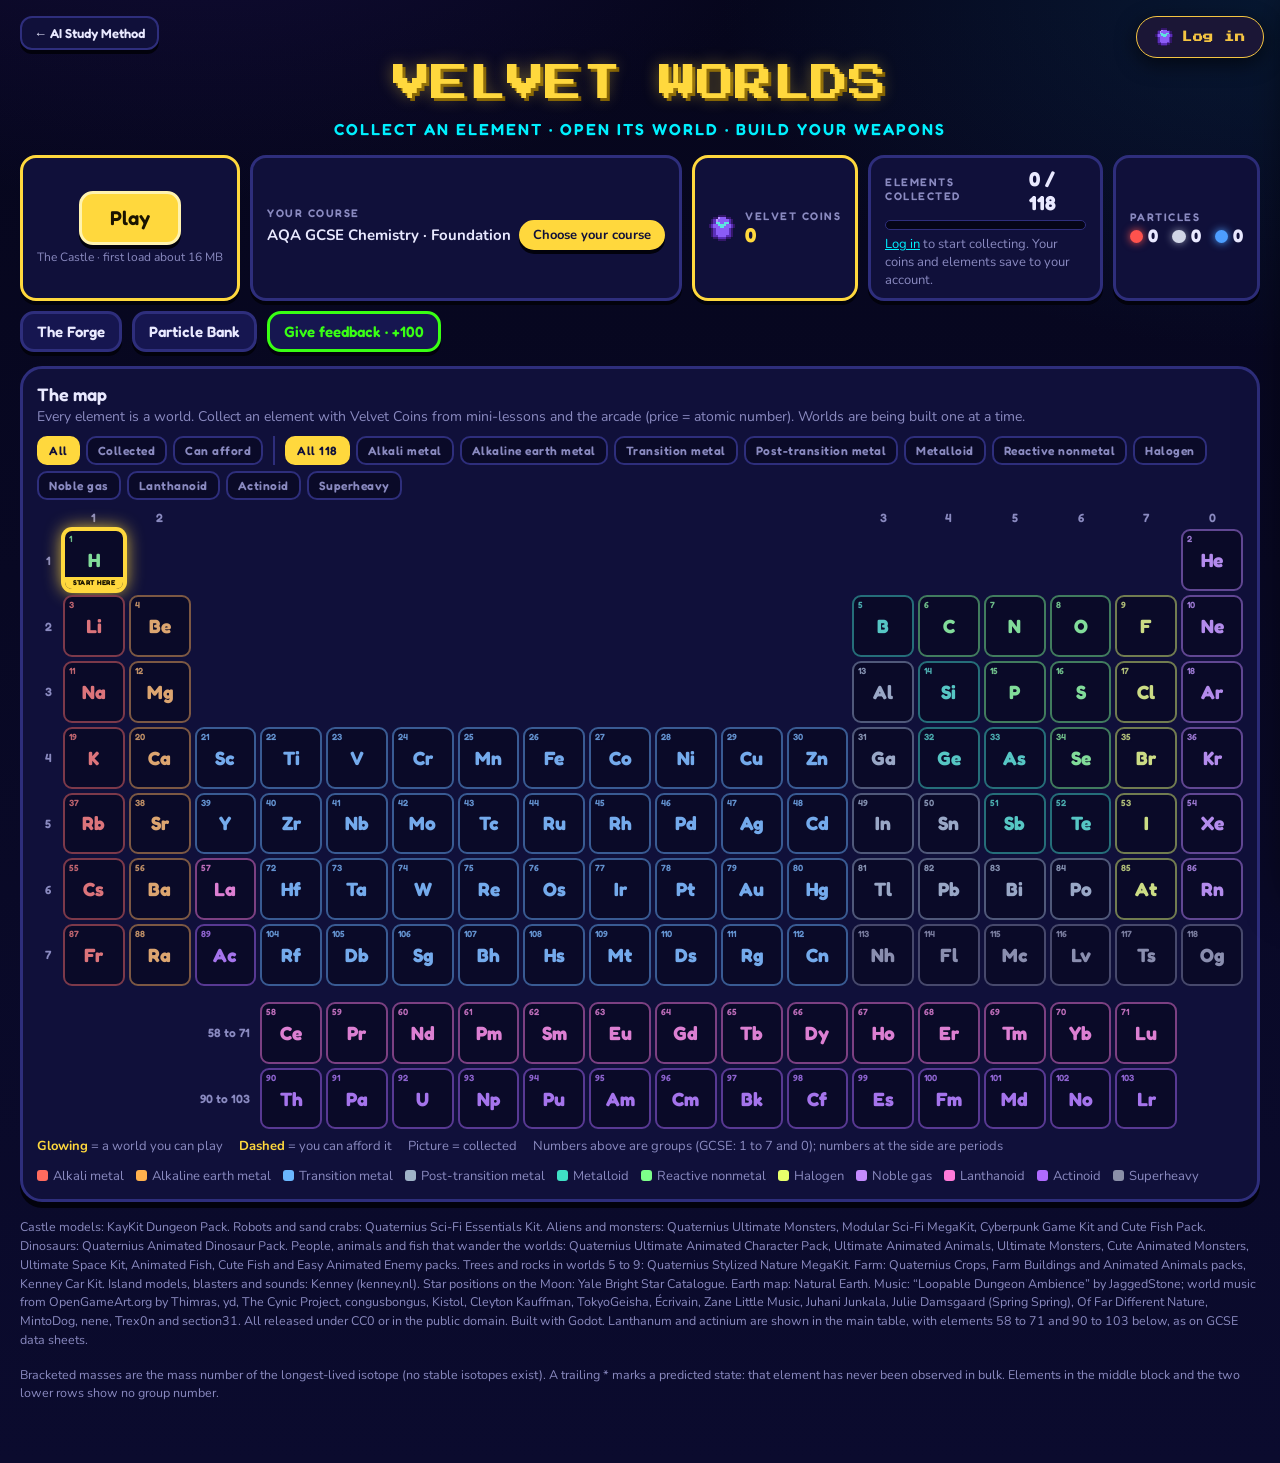
==== index.html @ 88621f5c "velvetworlds.com: first version" ====
<!DOCTYPE html>
<html lang="en-GB">
<head>
<meta charset="UTF-8">
<meta name="viewport" content="width=device-width, initial-scale=1.0">
<title>Velvet Worlds: collect elements, open worlds | AI Study Method</title>
<meta name="description" content="Collect the 118 elements with Velvet Coins from revision at AI Study Method. Each element opens a world to explore. Find protons, neutrons and electrons, build atoms and bond them into compound weapons.">
<!-- velvetworlds.com: the game's own domain (22 Nov 2026). The files under /velvet-worlds/, /classcraft/ and /fonts/ are copies
     from the AI Study Method site folder, made by tools/sync-from-site.sh. This page belongs to this folder. -->
<link rel="canonical" href="https://velvetworlds.com/">
<link rel="icon" href="/favicon.svg" type="image/svg+xml">
<link href="/fonts/lesson-fonts.css?v=20261116" rel="stylesheet">
<link rel="preconnect" href="https://fonts.googleapis.com">
<link href="https://fonts.googleapis.com/css2?family=Press+Start+2P&display=swap" rel="stylesheet">
<link href="/velvet-worlds/app.css?v=20261119c" rel="stylesheet">
<!-- Privacy-friendly analytics by Plausible -->
<script async src="https://plausible.io/js/pa-y_3K19wHddzHShFk02JEm.js"></script>
<script>
  window.plausible=window.plausible||function(){(plausible.q=plausible.q||[]).push(arguments)},plausible.init=plausible.init||function(i){plausible.o=i||{}};
  plausible.init()
</script>
</head>
<body>
<div id="vw-app"></div>
<noscript><p style="color:#e9e9ff;text-align:center;padding:40px">Velvet Worlds needs JavaScript. <a href="https://aistudymethod.com/" style="color:#00f0ff">AI Study Method</a></p></noscript>
<script>
/* Settings for the shared scripts, then the sign-in handoff, then the scripts themselves.
   A student who was signed in on aistudymethod.com arrives with "#ho=<code>" on the address. The code works once and for
   60 seconds. It is swapped at the accounts server for this domain's own sign-in before the page's scripts start, so the
   page opens signed in. The code is taken off the address at once. If the swap fails the page opens signed out. */
window.AISM_NO_SIGNUP_PROMPT = true; window.VW_MODE = "full"; window.AISM_SITE = "https://aistudymethod.com";
(function () {
  var API = String(window.AISM_ACCOUNTS_URL || "https://aism-accounts-7aktx.bunny.run").replace(/\/+$/, "");
  var V = "20261122a";
  var SCRIPTS = ["/classcraft/arcade/elements-data.js", "/classcraft/arcade/auth.js?v=" + V, "/classcraft/quizzes/share-score.js", "/velvet-worlds/app.js?v=" + V];
  function start() {
    var i = 0;
    (function next() {
      if (i >= SCRIPTS.length) return;
      var s = document.createElement("script"); s.src = SCRIPTS[i++]; s.onload = next; s.onerror = next; document.body.appendChild(s);
    })();
  }
  var m = /[#&]ho=([^&]+)/.exec(location.hash || "");
  if (!m) { start(); return; }
  try { history.replaceState(null, "", location.pathname + location.search); } catch (e) {}
  var code = ""; try { code = decodeURIComponent(m[1]); } catch (e) {}
  var started = false; function once() { if (!started) { started = true; start(); } }
  setTimeout(once, 6000);                                      // a slow server must not leave a blank page
  fetch(API + "/handoff-claim", { method: "POST", headers: { "content-type": "application/json" }, body: JSON.stringify({ code: code }) })
    .then(function (r) { return r.ok ? r.json() : null; })
    .then(function (d) {
      if (d && d.token && d.userId && !started) {
        try { localStorage.setItem("aism-auth", JSON.stringify({ token: d.token, userId: d.userId, username: d.username })); } catch (e) {}
        try { if (d.wallet) localStorage.setItem("aism-wallet", JSON.stringify({ uid: d.userId, w: d.wallet })); else localStorage.removeItem("aism-wallet"); } catch (e) {}
        try { if (typeof window.plausible === "function") window.plausible("Velvet Worlds: arrived signed in"); } catch (e) {}
      }
    })
    .catch(function () {})
    .then(once);
})();
</script>
</body>
</html>
---- fonts/lesson-fonts.css ----
/* Fredoka and Nunito, hosted on this site so that mini-lesson pages do not
   contact Google's font servers. Both are variable fonts under the SIL Open
   Font License 1.1 (see OFL-Fredoka.txt and OFL-Nunito.txt in this folder). */
@font-face{font-family:'Fredoka';font-style:normal;font-weight:300 700;font-stretch:75% 125%;font-display:swap;src:url('/fonts/Fredoka.woff2') format('woff2');}
@font-face{font-family:'Nunito';font-style:normal;font-weight:200 1000;font-display:swap;src:url('/fonts/Nunito.woff2') format('woff2');}
---- velvet-worlds/app.css ----
/* The arcade lobby's colours and the mini-lessons' shapes: navy and neon, Fredoka and Nunito,
     3px outlines with a hard drop shadow, yellow for the one main action. */
  :root{--bg:#06061c;--bg2:#0b0b2e;--panel:#10103a;--panel2:#161650;--cyan:#00f0ff;--magenta:#ff2d95;--yellow:#ffd83d;--green:#39ff14;
    --red:#ff4040;--orange:#ff9f1c;--text:#e9e9ff;--dim:#8a8ac0;--line:#2e2e7c;--drop:#02020c;
    --px:'Press Start 2P',monospace;--disp:'Fredoka','Trebuchet MS',sans-serif;--body:'Nunito',-apple-system,'Segoe UI',sans-serif}
  *{box-sizing:border-box;margin:0;padding:0}
  body{font-family:var(--body);color:var(--text);min-height:100vh;padding:16px 16px 60px;
    background:radial-gradient(900px 500px at 15% -10%,#2a1a6e55,transparent 70%),radial-gradient(800px 500px at 100% 0%,#0b4a6e44,transparent 70%),linear-gradient(180deg,var(--bg),var(--bg2))}
  .wrap{max-width:1240px;margin:0 auto}
  h1,h2,h3,button,.btn,.k,.lab{font-family:var(--disp)}
  a{color:var(--cyan)}
  .back{display:inline-block;font:600 13px var(--disp);color:var(--text);text-decoration:none;border:2.5px solid var(--line);border-radius:12px;padding:7px 12px;background:var(--panel);box-shadow:0 4px 0 var(--drop)}
  .marquee{text-align:center;margin:6px 0 16px}
  .marquee .over{font:600 12px var(--disp);letter-spacing:4px;color:var(--green)}
  .marquee h1{font-family:var(--px);font-weight:400;font-size:clamp(20px,3.6vw,38px);line-height:1.3;color:var(--yellow);margin:10px 0;text-shadow:0 0 16px #ffd83d66,3px 3px 0 #7a5a00}
  .marquee .sub{font:600 clamp(13px,1.6vw,16px) var(--disp);letter-spacing:2px;color:var(--cyan)}
  button,.btn{font-size:15px;font-weight:600;color:var(--text);background:var(--panel2);border:3px solid var(--line);border-radius:14px;padding:8px 14px;box-shadow:0 4px 0 var(--drop);cursor:pointer;text-decoration:none;display:inline-block}
  button:hover,.btn:hover{filter:brightness(1.15)}
  button:active{transform:translateY(3px);box-shadow:0 1px 0 var(--drop)}
  button:focus-visible,a:focus-visible,.tile:focus-visible{outline:3px solid var(--cyan);outline-offset:2px}
  button[disabled]{color:#6e6ea8;background:#0d0d30;cursor:not-allowed;filter:none}
  button.go{background:var(--yellow);color:#1a1300;border-color:#fff3b0;font-size:20px;padding:12px 28px}
  button.pick{background:#7b3ff2;border-color:#b79bff}
  button.sure{background:var(--orange);color:#1a1300;border-color:#ffd9a0}
  .hud{display:flex;flex-wrap:wrap;gap:10px;align-items:stretch;margin-bottom:14px}
  .cell{background:var(--panel);border:3px solid var(--line);border-radius:16px;padding:9px 14px;box-shadow:0 4px 0 var(--drop);display:flex;align-items:center;gap:10px}
  .cell .k{font-size:11px;font-weight:600;letter-spacing:1.5px;color:var(--dim);text-transform:uppercase}
  .cell .v{font:700 20px var(--disp)}
  .cell.coins{border-color:var(--yellow)} .cell.coins .v{color:var(--yellow)}
  .cell.prog{flex:1 1 220px;flex-direction:column;align-items:stretch;gap:5px}
  .cell.prog .top{display:flex;justify-content:space-between;align-items:baseline}
  .bar{height:10px;border-radius:99px;background:#050518;border:1px solid var(--line);overflow:hidden}
  .bar>i{display:block;height:100%;width:0;background:linear-gradient(90deg,var(--yellow),var(--green))}
  .parts{display:flex;gap:14px} .parts span{font:700 18px var(--disp);white-space:nowrap}
  .dot{display:inline-block;width:.75em;height:.75em;border-radius:50%;margin-right:5px;vertical-align:-1px}
  .dot.p{background:#ff524d;box-shadow:0 0 8px #ff524d}.dot.n{background:#d1d6e6;box-shadow:0 0 8px #d1d6e6aa}.dot.e{background:#4d9eff;box-shadow:0 0 8px #4d9eff}
  .hud .acts{display:flex;gap:10px;align-items:center}
  #note{display:none;border:3px solid var(--yellow);border-radius:14px;padding:10px 14px;background:#3a2f00;margin-bottom:14px;font-weight:700}
  #note.bad{border-color:var(--red);background:#3a0d12}
  .soft{color:var(--dim);font-size:14px}
  /* the periodic table = the world map */
  .mapcard{background:var(--panel);border:3px solid var(--line);border-radius:22px;padding:14px;box-shadow:0 6px 0 var(--drop)}
  .mapcard h2{font-size:18px;font-weight:600;margin-bottom:2px}
  .map{display:grid;grid-template-columns:22px repeat(18,minmax(0,1fr));gap:4px;margin-top:10px}
  .glab,.plab{font:600 12px var(--disp);color:var(--dim);display:flex;align-items:center;justify-content:center}
  .fnote{grid-column:2 / span 3;font:600 12px var(--disp);color:var(--dim);display:flex;align-items:center;justify-content:flex-end;padding-right:6px;text-align:right}
  .tile{--c:#6ab7ff;position:relative;aspect-ratio:1;min-width:0;border:2px solid color-mix(in srgb,var(--c) 45%,#10103a);border-radius:9px;background:#0a0a28;color:color-mix(in srgb,var(--c) 70%,#8a8ac0);
    padding:0;box-shadow:none;font-family:var(--disp);overflow:hidden;transition:transform .12s}
  .tile:hover{transform:scale(1.18);z-index:3;filter:none}
  .tile:active{transform:scale(1.1);box-shadow:none}
  .tile .no{position:absolute;top:2px;left:4px;font-size:9px;font-weight:600;opacity:.85}
  .tile .sy{position:absolute;inset:0;display:flex;align-items:center;justify-content:center;font-size:clamp(11px,1.5vw,20px);font-weight:700}
  .tile img{position:absolute;inset:0;width:100%;height:100%;object-fit:contain;padding:10% 6% 2%}
  .tile.own{border-color:var(--c);background:color-mix(in srgb,var(--c) 22%,#10103a);color:#fff;box-shadow:0 0 10px -2px var(--c)}
  .tile.own .sy{align-items:flex-start;justify-content:flex-end;padding:1px 4px;font-size:10px;text-shadow:0 1px 2px #000}
  .tile.can{border-style:dashed;border-color:var(--yellow)}
  .tile.world{border-color:var(--yellow);box-shadow:0 0 0 2px var(--yellow),0 0 18px var(--yellow);animation:pulse 1.8s ease-in-out infinite}
  .tile.world::after{content:"PLAY";position:absolute;left:0;right:0;bottom:0;font:700 8px var(--disp);letter-spacing:1px;background:var(--yellow);color:#1a1300;text-align:center;line-height:1.5}
  .tile.sel{outline:3px solid #fff;outline-offset:1px;z-index:2}
  @keyframes pulse{50%{box-shadow:0 0 0 2px var(--yellow),0 0 30px var(--yellow)}}
  @media (prefers-reduced-motion:reduce){.tile,.tile.world{animation:none;transition:none}}
  .legend{display:flex;flex-wrap:wrap;gap:6px 12px;margin-top:12px;font-size:13px;color:var(--dim)}
  .legend i{display:inline-block;width:11px;height:11px;border-radius:3px;margin-right:5px;vertical-align:-1px}
  .key{display:flex;flex-wrap:wrap;gap:6px 16px;margin-top:8px;font-size:13px;color:var(--dim)}
  /* side drawer */
  #drawer{position:fixed;top:0;right:0;bottom:0;width:min(400px,100vw);background:var(--panel);border-left:3px solid var(--cyan);box-shadow:-10px 0 40px #000a;padding:16px 18px 30px;overflow-y:auto;z-index:20;transform:translateX(105%);transition:transform .18s}
  #drawer.open{transform:none}
  @media (min-width:1100px){body.vw-drawer{padding-right:416px}}   /* wide screens: the map moves over, so no element hides behind the drawer */
  @media (prefers-reduced-motion:reduce){#drawer{transition:none}}
  .dnav{display:flex;gap:8px;align-items:center;margin-bottom:12px}
  .dnav button{font-size:13px;padding:5px 10px;border-width:2.5px}
  .dnav button.cur{border-color:var(--cyan);color:var(--cyan)}
  .dnav .x{margin-left:auto;font-size:18px;padding:2px 11px}
  #drawer h2{font-size:24px;font-weight:700;line-height:1.15;margin-top:4px}
  #drawer h3{font-size:16px;font-weight:600;margin:16px 0 6px;color:var(--cyan);letter-spacing:.5px}
  #drawer p{line-height:1.5;margin-top:6px}
  .art{height:170px;border-radius:16px;background:var(--panel2);border:3px solid var(--c,var(--line));display:flex;align-items:center;justify-content:center;margin-top:10px}
  .art img{max-height:150px;max-width:90%}
  .art .q{font:700 64px var(--disp);color:var(--dim)}
  .stats{display:flex;gap:8px;margin-top:10px}
  .stats>div{flex:1;border:2px solid var(--line);border-radius:12px;padding:6px;text-align:center;background:#0a0a28}
  .stats .k{font-size:10px;letter-spacing:1px;color:var(--dim);text-transform:uppercase}
  .stats b{font:700 16px var(--disp)}
  .row{display:flex;gap:8px;flex-wrap:wrap;margin-top:10px;align-items:center}
  .item{border:3px solid var(--line);border-radius:16px;padding:10px 12px;background:#0a0a28;margin-top:10px}
  .item.on{border-color:#b79bff;background:#1c1250}
  .item img{width:100%;height:84px;object-fit:contain}
  .item h4{font:600 17px var(--disp)}
  .formula{font:700 18px var(--disp);color:var(--yellow)}
  .counts{display:flex;gap:8px;margin-top:8px}
  .counts div{flex:1;border:2px solid var(--line);border-radius:12px;padding:6px 8px;background:#0a0a28;font-size:13px;color:var(--dim)}
  .counts b{display:block;font:700 20px var(--disp);color:var(--text)}
  .credits{font-size:12.5px;color:var(--dim);line-height:1.5;margin-top:16px}
  @media (max-width:860px){   /* phones: the table becomes a simple list of tiles, in order */
    .map{grid-template-columns:repeat(auto-fill,minmax(50px,1fr))}
    .map .glab,.map .plab,.map .fnote,.map .gap{display:none}
    .map .tile{grid-area:auto !important}
    .tile .sy{font-size:16px}
  }
  /* the game itself */
  #stage{display:none;position:fixed;inset:0;background:#08080d;z-index:50}
  body.vw-playing{overflow:hidden}
  body.vw-playing #stage{display:block}
  body.vw-playing #aism-auth-corner,body.vw-drawer #aism-auth-corner{display:none}   /* the account chip would sit on top of the drawer's close button */
  #canvas{display:block;outline:none}
  .over{position:absolute;inset:0;display:none;align-items:center;justify-content:center;background:rgba(8,8,13,.82);z-index:2;padding:16px}
  .over.show{display:flex}
  .panel{background:var(--panel);border:3px solid var(--cyan);border-radius:22px;padding:22px 24px;max-width:520px;width:100%;text-align:center}
  .panel h2{font-size:24px} .panel p{margin-top:8px;line-height:1.45}
  .panel .row{justify-content:center;margin-top:16px}
  progress{width:100%;height:18px;margin-top:14px;accent-color:var(--yellow)}
  #endPanel{align-items:flex-end;background:none;pointer-events:none}
  #endPanel .panel{pointer-events:auto;margin-bottom:4vh}
  #exit{position:absolute;top:10px;right:10px;z-index:3;font-size:14px;padding:5px 10px;display:none}

  /* filters, collect celebration, share prompt (carried over from the Element Shop) */
  .cap{font-size:13px;color:var(--dim)} .cap b{color:var(--yellow)} .cap a{color:var(--cyan)}
  .filters{display:flex;flex-wrap:wrap;gap:6px;margin-top:10px;align-items:center}
  .chip{font:600 12px var(--disp);letter-spacing:.5px;color:var(--dim);background:#0a0a28;border:2px solid var(--line);border-radius:10px;padding:5px 10px;box-shadow:none}
  .chip[aria-pressed="true"]{color:#10103a;background:var(--chipc,var(--yellow));border-color:var(--chipc,var(--yellow))}
  .filters .sep{width:2px;align-self:stretch;background:var(--line);margin:0 4px}
  .tile.dim{opacity:.13;filter:saturate(.3)}
  .tile.just{animation:just .6s ease-out;z-index:4}
  @keyframes just{0%{transform:scale(1)}40%{transform:scale(1.5);box-shadow:0 0 30px #fff}100%{transform:scale(1)}}
  .art{position:relative;overflow:hidden}
  .spk{position:absolute;width:8px;height:8px;border-radius:50%;pointer-events:none;background:radial-gradient(circle,#fff,#ffd84a 60%,transparent);animation:spk .72s ease-out forwards}
  @keyframes spk{0%{transform:translate(0,0) scale(.4);opacity:1}100%{transform:translate(var(--dx),var(--dy)) scale(1.15);opacity:0}}
  @media (prefers-reduced-motion:reduce){.tile.just{animation:none}.spk{display:none}}
  #vwToast{position:fixed;left:50%;bottom:28px;transform:translateX(-50%) translateY(20px);background:var(--panel);border:3px solid var(--yellow);border-radius:14px;padding:10px 16px;font:600 15px var(--disp);color:var(--yellow);box-shadow:0 6px 24px #0009;opacity:0;pointer-events:none;transition:opacity .2s,transform .2s;z-index:99990;max-width:90vw;text-align:center}
  #vwToast.show{opacity:1;transform:translateX(-50%)}
  #vwToast.err{border-color:var(--red);color:var(--red)}
  #sharePrompt{position:fixed;left:50%;bottom:26px;transform:translateX(-50%);z-index:99990;display:none;align-items:center;gap:12px;background:var(--panel);border:3px solid var(--cyan);border-radius:16px;padding:9px 10px 9px 16px;box-shadow:0 10px 30px #000a;max-width:92vw}
  #sharePrompt.show{display:flex}
  #sharePrompt b{color:var(--green)}
  #sharePrompt .sp-share{background:var(--cyan);color:#06061c;border-color:#b8fbff;padding:6px 12px;white-space:nowrap}
  #sharePrompt .sp-x{background:none;border:0;box-shadow:none;color:var(--dim);font-size:20px;padding:2px 6px}
  @media (max-width:860px){.tile.dim,.wideonly{display:none}}

  /* test feedback form */
  .fbbtn{border-color:var(--green);color:var(--green)}
  .fbm{position:fixed;inset:0;z-index:60;display:none;align-items:flex-start;justify-content:center;padding:16px;background:rgba(6,6,28,.8);overflow-y:auto}
  .fbm.show{display:flex}
  .fbx{background:var(--panel);border:3px solid var(--green);border-radius:22px;padding:20px 22px 22px;max-width:560px;width:100%;margin:auto;color:var(--text)}
  .fbx h2{font-size:24px;font-weight:700;margin-bottom:6px}
  .fbx p{line-height:1.45;margin-top:6px}
  .fbx .x{float:right;padding:2px 11px;font-size:18px}
  .fbx .fq{font:600 16px var(--disp);margin-top:14px}
  .fbx .chips{display:flex;flex-wrap:wrap;gap:6px;margin-top:6px}
  .fbx .chip{font-size:14px;padding:7px 12px;color:var(--text)}
  .fbx .chip[aria-pressed="true"]{color:#06061c;background:var(--green);border-color:var(--green)}
  .fbx textarea{width:100%;margin-top:6px;border:3px solid var(--line);border-radius:12px;background:#0a0a28;color:var(--text);font:16px var(--body);padding:8px 10px;resize:vertical}
  .fbx textarea:focus{outline:3px solid var(--cyan);outline-offset:1px}


  /* the course line above the world tabs, and the course panel's buttons */
  .coursechip{display:flex;gap:8px;align-items:center;flex-wrap:wrap;font-size:15px}
  .cell.start{flex-direction:column;justify-content:center;gap:4px;border-color:var(--yellow)}
  .cell.start .cap{font-size:12px;color:var(--dim);text-align:center;max-width:230px}
  #drawer #heroText{line-height:1.45;margin-top:4px}
  .tile.world.start::after{content:"START HERE";font-size:7px;letter-spacing:.3px;line-height:1.8}   /* a new player: Hydrogen says where to begin (the tile clips anything outside it) */
  .coursechip button{font:inherit;font-size:13px;font-weight:700;padding:4px 12px;border-radius:999px;border:2px solid var(--cyan,#00f0ff);background:transparent;color:inherit;cursor:pointer}
  .coursechip button.pick{background:var(--yellow,#ffe600);border-color:var(--yellow,#ffe600);color:#10103a}

  /* "Learn it first": the mini-lessons that teach a world (lobby panel and the element's drawer) */
  .levels{margin-top:10px;display:grid;gap:6px}
  .lrow{display:grid;grid-template-columns:1fr auto;gap:2px 10px;align-items:center;border:2px solid var(--line);border-radius:12px;padding:8px 10px;background:#0a0a28}
  .lrow.soon{opacity:.6}
  .lname{grid-column:1 / -1;line-height:1.3}
  .lgrade{display:flex;align-items:center;gap:6px;font-size:13px}
  .lstar{font-size:22px;line-height:1;color:#5b5f86}
  .lstar.g1{color:#c9793a}.lstar.g2{color:#c3cbd6}.lstar.g3{color:#f2c21a}
  .lact{justify-self:end}
  .learn:empty{display:none}
  .learn{margin-top:8px}
  .learn h3,#drawer .learn h3{font-size:13px;font-weight:700;letter-spacing:1.5px;text-transform:uppercase;color:var(--cyan);margin:0 0 4px}
  .learn ul{list-style:none;margin:0;padding:0}
  .learn li{position:relative;padding-left:16px;line-height:1.4;margin:3px 0}
  .learn li::before{content:"\25B8";position:absolute;left:0;color:var(--yellow)}
  .learn a{color:var(--text);text-decoration-color:var(--cyan);text-underline-offset:3px}
  .learn a b{color:var(--yellow)}
  .learn a:hover{color:var(--cyan)}
  .learn p,#drawer .learn p{margin-top:4px;line-height:1.4}

  /* how to play, on the loading panel */
  .howto{text-align:left;margin:12px auto 6px;padding-left:22px;line-height:1.5;max-width:420px}
  .howto li{margin:2px 0}
/* Play again: a bar that keeps moving while the game rebuilds the level (transform only, so the browser animates it even when the page is busy) */
.shuttle{width:100%;height:18px;margin-top:14px;border-radius:9px;background:rgba(255,255,255,.14);overflow:hidden}
.shuttle i{display:block;width:34%;height:100%;border-radius:9px;background:var(--yellow);will-change:transform;animation:vw-shuttle 1.1s ease-in-out infinite alternate}
@keyframes vw-shuttle{from{transform:translateX(-10%)}to{transform:translateX(204%)}}
@media (prefers-reduced-motion:reduce){.shuttle i{animation:none;width:100%;opacity:.6}}
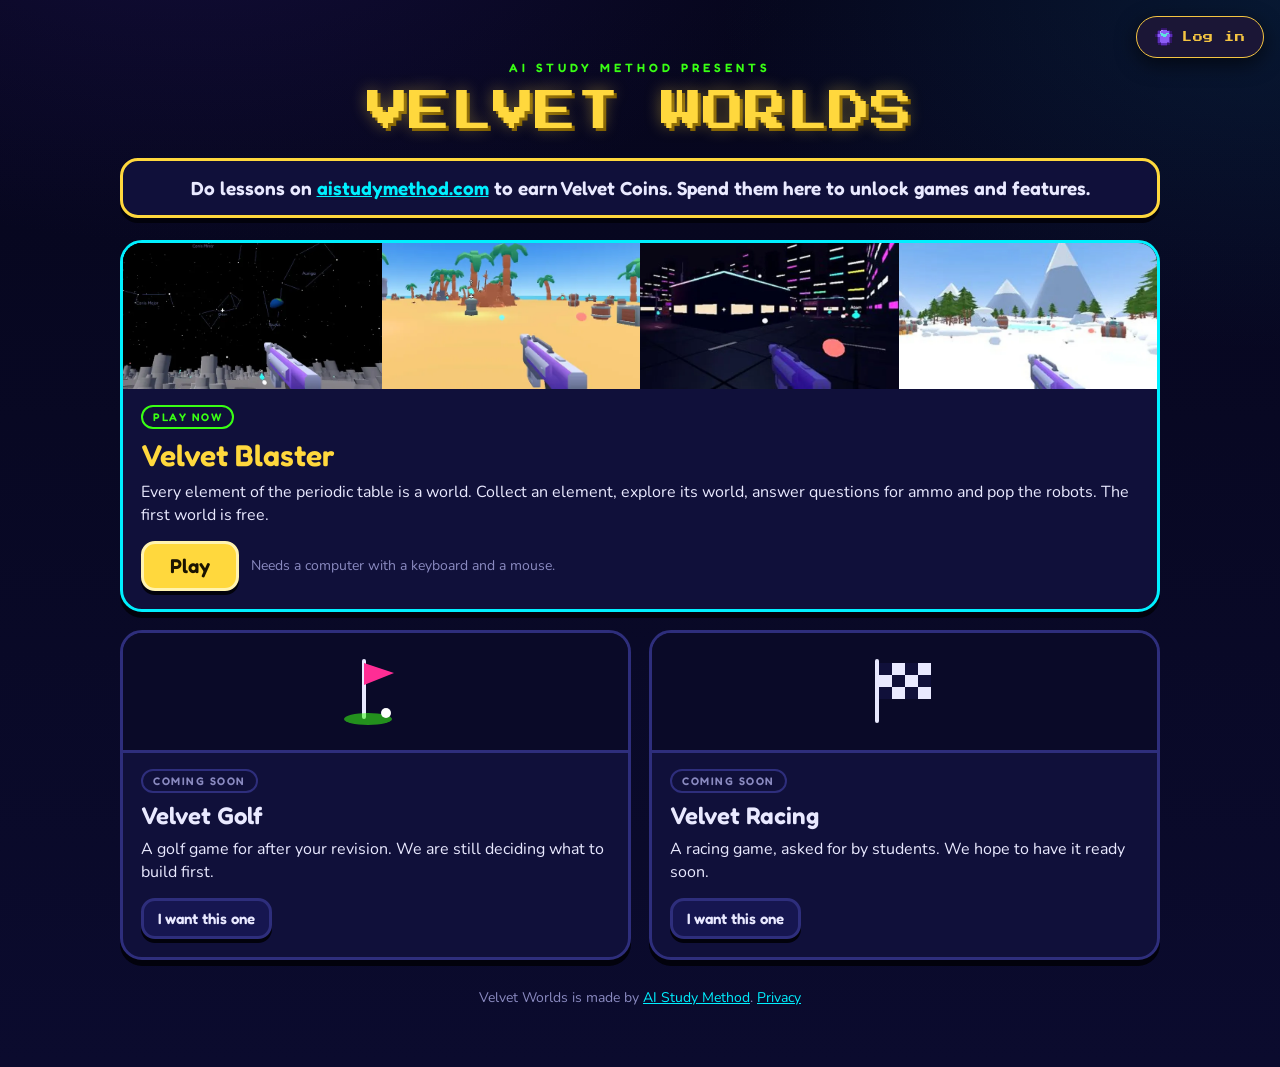
==== commit 964f9ece: "Hub, Velvet Blaster at /blaster/, analytics" ====
--- a/index.html
+++ b/index.html
@@ -3,61 +3,135 @@
 <head>
 <meta charset="UTF-8">
 <meta name="viewport" content="width=device-width, initial-scale=1.0">
-<title>Velvet Worlds: collect elements, open worlds | AI Study Method</title>
-<meta name="description" content="Collect the 118 elements with Velvet Coins from revision at AI Study Method. Each element opens a world to explore. Find protons, neutrons and electrons, build atoms and bond them into compound weapons.">
-<!-- velvetworlds.com: the game's own domain (22 Nov 2026). The files under /velvet-worlds/, /classcraft/ and /fonts/ are copies
-     from the AI Study Method site folder, made by tools/sync-from-site.sh. This page belongs to this folder. -->
+<title>Velvet Worlds: games you unlock by studying | AI Study Method</title>
+<meta name="description" content="Velvet Worlds is the home of the AI Study Method games. Do lessons on aistudymethod.com to earn Velvet Coins, then spend them here to unlock games and features.">
+<!-- velvetworlds.com: the hub that lists the game types (22 Nov 2026). Velvet Blaster is at /blaster/. This page belongs to this folder. -->
 <link rel="canonical" href="https://velvetworlds.com/">
 <link rel="icon" href="/favicon.svg" type="image/svg+xml">
 <link href="/fonts/lesson-fonts.css?v=20261116" rel="stylesheet">
 <link rel="preconnect" href="https://fonts.googleapis.com">
 <link href="https://fonts.googleapis.com/css2?family=Press+Start+2P&display=swap" rel="stylesheet">
-<link href="/velvet-worlds/app.css?v=20261119c" rel="stylesheet">
-<!-- Privacy-friendly analytics by Plausible -->
-<script async src="https://plausible.io/js/pa-y_3K19wHddzHShFk02JEm.js"></script>
+<style>
+  :root{--bg:#06061c;--bg2:#0b0b2e;--panel:#10103a;--panel2:#161650;--cyan:#00f0ff;--magenta:#ff2d95;--yellow:#ffd83d;--green:#39ff14;--text:#e9e9ff;--dim:#8a8ac0;--line:#2e2e7c;--drop:#02020c;
+    --px:'Press Start 2P',monospace;--disp:'Fredoka','Trebuchet MS',sans-serif;--body:'Nunito',-apple-system,'Segoe UI',sans-serif}
+  *{box-sizing:border-box;margin:0;padding:0}
+  body{font-family:var(--body);color:var(--text);min-height:100vh;padding:16px 16px 60px;
+    background:radial-gradient(900px 500px at 15% -10%,#2a1a6e55,transparent 70%),radial-gradient(800px 500px at 100% 0%,#0b4a6e44,transparent 70%),linear-gradient(180deg,var(--bg),var(--bg2))}
+  .wrap{max-width:1040px;margin:0 auto}
+  a{color:var(--cyan)}
+  h1,h2,h3,button,.btn{font-family:var(--disp)}
+  .marquee{text-align:center;margin:44px 0 18px}
+  .marquee .over{font:600 12px var(--disp);letter-spacing:4px;color:var(--green)}
+  .marquee h1{font-family:var(--px);font-weight:400;font-size:clamp(22px,5vw,42px);line-height:1.3;color:var(--yellow);margin:10px 0;text-shadow:0 0 16px #ffd83d66,3px 3px 0 #7a5a00}
+  .deal{display:flex;flex-wrap:wrap;align-items:center;justify-content:center;gap:12px 18px;background:var(--panel);border:3px solid var(--yellow);border-radius:18px;padding:14px 18px;box-shadow:0 5px 0 var(--drop);margin-bottom:22px}
+  .deal p{font:600 clamp(15px,2.2vw,19px) var(--disp);line-height:1.4;text-align:center;flex:1 1 420px}
+  .deal .coins{display:flex;align-items:center;gap:8px;font:700 20px var(--disp);color:var(--yellow);white-space:nowrap}
+  .deal .coins[hidden]{display:none}
+  .deal .coins small{font:600 11px var(--disp);letter-spacing:1.5px;color:var(--dim);text-transform:uppercase}
+  .games{display:grid;grid-template-columns:repeat(2,minmax(0,1fr));gap:18px}
+  .game{background:var(--panel);border:3px solid var(--line);border-radius:22px;box-shadow:0 6px 0 var(--drop);overflow:hidden;display:flex;flex-direction:column}
+  .game.main{grid-column:1 / -1;border-color:var(--cyan)}
+  .game .art{display:grid;grid-template-columns:repeat(4,1fr);background:#050518}
+  .game .art img{width:100%;aspect-ratio:16/9;object-fit:cover;display:block}
+  .game .icon{height:120px;display:flex;align-items:center;justify-content:center;background:#0a0a28;border-bottom:3px solid var(--line)}
+  .game .icon svg{width:84px;height:84px}
+  .game .txt{padding:16px 18px 18px;display:flex;flex-direction:column;gap:8px;flex:1}
+  .game h2{font-size:24px;font-weight:600}
+  .game.main h2{font-size:30px;color:var(--yellow)}
+  .game p{font-size:16px;line-height:1.45}
+  .tag{align-self:flex-start;font:600 11px var(--disp);letter-spacing:1.5px;text-transform:uppercase;border-radius:99px;padding:3px 10px;border:2px solid var(--line);color:var(--dim)}
+  .tag.live{border-color:var(--green);color:var(--green)}
+  .row{display:flex;flex-wrap:wrap;align-items:center;gap:12px;margin-top:auto;padding-top:6px}
+  .go{display:inline-block;font:600 20px var(--disp);background:var(--yellow);color:#1a1300;border:3px solid #fff3b0;border-radius:14px;padding:10px 26px;box-shadow:0 4px 0 var(--drop);cursor:pointer;text-decoration:none}
+  .go:hover,.want:hover{filter:brightness(1.12)} .go:active,.want:active{transform:translateY(3px);box-shadow:0 1px 0 var(--drop)}
+  .want{font:600 15px var(--disp);color:var(--text);background:var(--panel2);border:3px solid var(--line);border-radius:14px;padding:8px 14px;box-shadow:0 4px 0 var(--drop);cursor:pointer}
+  .want[disabled]{color:var(--green);border-color:var(--green);cursor:default;filter:none;transform:none}
+  .go:focus-visible,.want:focus-visible,a:focus-visible{outline:3px solid var(--cyan);outline-offset:2px}
+  .soft{color:var(--dim);font-size:14px}
+  footer{text-align:center;margin-top:28px}
+  @media (max-width:640px){.games{grid-template-columns:1fr}.game .art{grid-template-columns:repeat(2,1fr)}.marquee{margin-top:64px}}
+</style>
+<!-- Privacy-friendly analytics by Plausible (the velvetworlds.com site) -->
+<script async src="https://plausible.io/js/pa-I70W_gNHtNMWaKve7MIsY.js"></script>
 <script>
   window.plausible=window.plausible||function(){(plausible.q=plausible.q||[]).push(arguments)},plausible.init=plausible.init||function(i){plausible.o=i||{}};
   plausible.init()
 </script>
 </head>
 <body>
-<div id="vw-app"></div>
-<noscript><p style="color:#e9e9ff;text-align:center;padding:40px">Velvet Worlds needs JavaScript. <a href="https://aistudymethod.com/" style="color:#00f0ff">AI Study Method</a></p></noscript>
+<div class="wrap">
+  <header class="marquee">
+    <div class="over">AI STUDY METHOD PRESENTS</div>
+    <h1>VELVET WORLDS</h1>
+  </header>
+  <section class="deal" aria-label="How it works">
+    <p>Do lessons on <a href="https://aistudymethod.com/" data-out="lessons">aistudymethod.com</a> to earn Velvet Coins. Spend them here to unlock games and features.</p>
+    <div class="coins" id="coinBox" hidden><span aria-hidden="true">&#9679;</span><span id="coinNum">0</span><small>your coins</small></div>
+  </section>
+  <main class="games">
+    <article class="game main">
+      <div class="art" aria-hidden="true"><img src="/velvet-worlds/img/banner-moon.webp" alt=""><img src="/velvet-worlds/img/banner-pirate.webp" alt=""><img src="/velvet-worlds/img/banner-neon.webp" alt=""><img src="/velvet-worlds/img/banner-tundra.webp" alt=""></div>
+      <div class="txt">
+        <span class="tag live">Play now</span>
+        <h2>Velvet Blaster</h2>
+        <p>Every element of the periodic table is a world. Collect an element, explore its world, answer questions for ammo and pop the robots. The first world is free.</p>
+        <div class="row"><a class="go" id="playBlaster" href="/blaster/">Play</a><span class="soft">Needs a computer with a keyboard and a mouse.</span></div>
+      </div>
+    </article>
+    <article class="game">
+      <div class="icon" aria-hidden="true"><svg viewBox="0 0 84 84" fill="none"><path d="M30 12v56" stroke="#e9e9ff" stroke-width="4" stroke-linecap="round"/><path d="M30 14l30 10-30 12z" fill="#ff2d95"/><ellipse cx="34" cy="70" rx="24" ry="6" fill="#39ff14" opacity=".55"/><circle cx="52" cy="64" r="5" fill="#fff"/></svg></div>
+      <div class="txt">
+        <span class="tag">Coming soon</span>
+        <h2>Velvet Golf</h2>
+        <p>A golf game for after your revision. We are still deciding what to build first.</p>
+        <div class="row"><button class="want" type="button" data-want="Velvet Golf">I want this one</button></div>
+      </div>
+    </article>
+    <article class="game">
+      <div class="icon" aria-hidden="true"><svg viewBox="0 0 84 84" fill="none"><path d="M14 12v60" stroke="#e9e9ff" stroke-width="4" stroke-linecap="round"/><g><rect x="16" y="14" width="52" height="36" fill="#e9e9ff"/><path d="M16 14h13v12H16zM42 14h13v12H42zM29 26h13v12H29zM55 26h13v12H55zM16 38h13v12H16zM42 38h13v12H42z" fill="#10103a"/></g></svg></div>
+      <div class="txt">
+        <span class="tag">Coming soon</span>
+        <h2>Velvet Racing</h2>
+        <p>A racing game, asked for by students. We hope to have it ready soon.</p>
+        <div class="row"><button class="want" type="button" data-want="Velvet Racing">I want this one</button></div>
+      </div>
+    </article>
+  </main>
+  <footer class="soft">Velvet Worlds is made by <a href="https://aistudymethod.com/">AI Study Method</a>. <a href="https://aistudymethod.com/privacy.html">Privacy</a></footer>
+</div>
 <script>
-/* Settings for the shared scripts, then the sign-in handoff, then the scripts themselves.
-   A student who was signed in on aistudymethod.com arrives with "#ho=<code>" on the address. The code works once and for
-   60 seconds. It is swapped at the accounts server for this domain's own sign-in before the page's scripts start, so the
-   page opens signed in. The code is taken off the address at once. If the swap fails the page opens signed out. */
-window.AISM_NO_SIGNUP_PROMPT = true; window.VW_MODE = "full"; window.AISM_SITE = "https://aistudymethod.com";
-(function () {
-  var API = String(window.AISM_ACCOUNTS_URL || "https://aism-accounts-7aktx.bunny.run").replace(/\/+$/, "");
-  var V = "20261122a";
-  var SCRIPTS = ["/classcraft/arcade/elements-data.js", "/classcraft/arcade/auth.js?v=" + V, "/classcraft/quizzes/share-score.js", "/velvet-worlds/app.js?v=" + V];
-  function start() {
-    var i = 0;
-    (function next() {
-      if (i >= SCRIPTS.length) return;
-      var s = document.createElement("script"); s.src = SCRIPTS[i++]; s.onload = next; s.onerror = next; document.body.appendChild(s);
-    })();
+window.AISM_NO_SIGNUP_PROMPT = true; window.AISM_SITE = "https://aistudymethod.com";
+window.VW_SCRIPTS = ["/classcraft/arcade/auth.js?v=20261122b"];
+window.VW_READY = function () {
+  var auth = window.Arcade && window.Arcade.auth;
+  function track(name) { try { if (typeof window.plausible === "function") window.plausible(name); } catch (e) {} }
+  function paint() {
+    var w = auth && auth.isLoggedIn() ? auth.wallet() : null, box = document.getElementById("coinBox");
+    box.hidden = !(auth && auth.isLoggedIn());
+    document.getElementById("coinNum").textContent = w && typeof w.coins === "number" ? w.coins : 0;
+    var played = false; try { played = !!localStorage.getItem("vw-wins") || !!localStorage.getItem("vw-local"); } catch (e) {}
+    document.getElementById("playBlaster").textContent = played ? "Continue" : "Play";
   }
-  var m = /[#&]ho=([^&]+)/.exec(location.hash || "");
-  if (!m) { start(); return; }
-  try { history.replaceState(null, "", location.pathname + location.search); } catch (e) {}
-  var code = ""; try { code = decodeURIComponent(m[1]); } catch (e) {}
-  var started = false; function once() { if (!started) { started = true; start(); } }
-  setTimeout(once, 6000);                                      // a slow server must not leave a blank page
-  fetch(API + "/handoff-claim", { method: "POST", headers: { "content-type": "application/json" }, body: JSON.stringify({ code: code }) })
-    .then(function (r) { return r.ok ? r.json() : null; })
-    .then(function (d) {
-      if (d && d.token && d.userId && !started) {
-        try { localStorage.setItem("aism-auth", JSON.stringify({ token: d.token, userId: d.userId, username: d.username })); } catch (e) {}
-        try { if (d.wallet) localStorage.setItem("aism-wallet", JSON.stringify({ uid: d.userId, w: d.wallet })); else localStorage.removeItem("aism-wallet"); } catch (e) {}
-        try { if (typeof window.plausible === "function") window.plausible("Velvet Worlds: arrived signed in"); } catch (e) {}
-      }
-    })
-    .catch(function () {})
-    .then(once);
-})();
+  if (auth) auth.onChange(paint);
+  paint();
+  document.getElementById("playBlaster").addEventListener("click", function () { track("Hub: open Velvet Blaster"); });
+  var out = document.querySelector('a[data-out="lessons"]'); if (out) out.addEventListener("click", function () { track("Hub: go to lessons"); });
+  /* "I want this one": counted once per device, as a Plausible event only. Nothing about the visitor is stored. */
+  var KEY = "vw-want";
+  function wanted() { try { return JSON.parse(localStorage.getItem(KEY) || "{}") || {}; } catch (e) { return {}; } }
+  [].forEach.call(document.querySelectorAll("button[data-want]"), function (b) {
+    var g = b.getAttribute("data-want");
+    function done() { b.disabled = true; b.textContent = "Counted. Thank you!"; }
+    if (wanted()[g]) done();
+    b.addEventListener("click", function () {
+      if (b.disabled) return;
+      track("Hub: want " + g);
+      var w = wanted(); w[g] = 1; try { localStorage.setItem(KEY, JSON.stringify(w)); } catch (e) {}
+      done();
+    });
+  });
+};
 </script>
+<script src="/handoff.js?v=20261122b"></script>
 </body>
 </html>
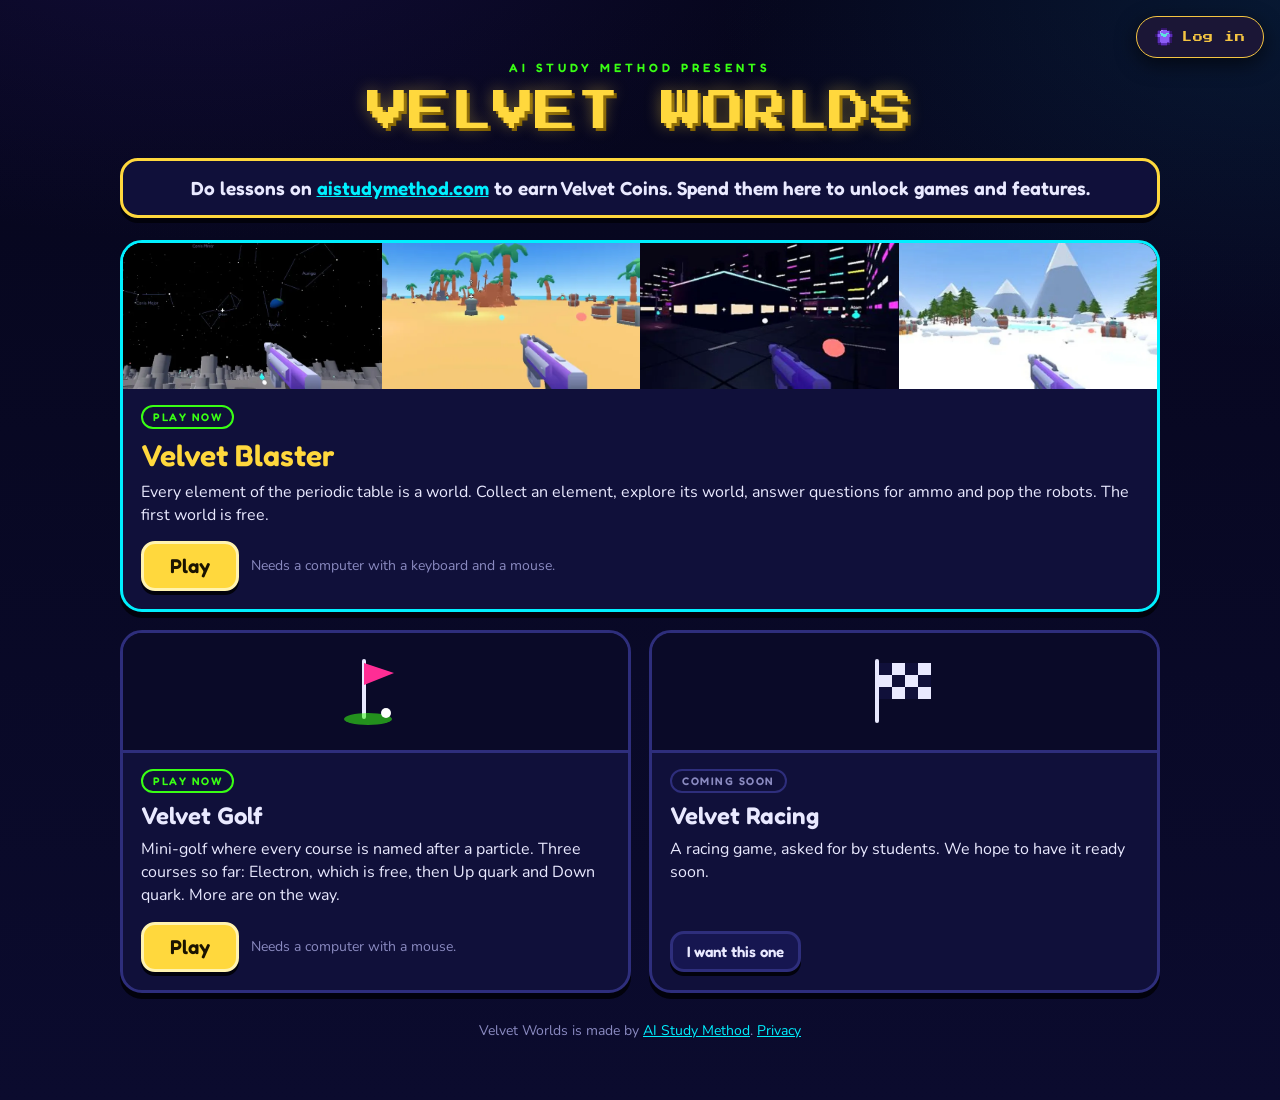
==== commit 16fdb888: "Velvet Golf: launch - hub card to Play, page indexable" ====
--- a/index.html
+++ b/index.html
@@ -81,10 +81,10 @@
     <article class="game">
       <div class="icon" aria-hidden="true"><svg viewBox="0 0 84 84" fill="none"><path d="M30 12v56" stroke="#e9e9ff" stroke-width="4" stroke-linecap="round"/><path d="M30 14l30 10-30 12z" fill="#ff2d95"/><ellipse cx="34" cy="70" rx="24" ry="6" fill="#39ff14" opacity=".55"/><circle cx="52" cy="64" r="5" fill="#fff"/></svg></div>
       <div class="txt">
-        <span class="tag">Coming soon</span>
+        <span class="tag live">Play now</span>
         <h2>Velvet Golf</h2>
-        <p>A golf game for after your revision. We are still deciding what to build first.</p>
-        <div class="row"><button class="want" type="button" data-want="Velvet Golf">I want this one</button></div>
+        <p>Mini-golf where every course is named after a particle. Three courses so far: Electron, which is free, then Up quark and Down quark. More are on the way.</p>
+        <div class="row"><a class="go" id="playGolf" href="/golf/">Play</a><span class="soft">Needs a computer with a mouse.</span></div>
       </div>
     </article>
     <article class="game">
@@ -115,6 +115,7 @@
   if (auth) auth.onChange(paint);
   paint();
   document.getElementById("playBlaster").addEventListener("click", function () { track("Hub: open Velvet Blaster"); });
+  document.getElementById("playGolf").addEventListener("click", function () { track("Hub: open Velvet Golf"); });
   var out = document.querySelector('a[data-out="lessons"]'); if (out) out.addEventListener("click", function () { track("Hub: go to lessons"); });
   /* "I want this one": counted once per device, as a Plausible event only. Nothing about the visitor is stored. */
   var KEY = "vw-want";
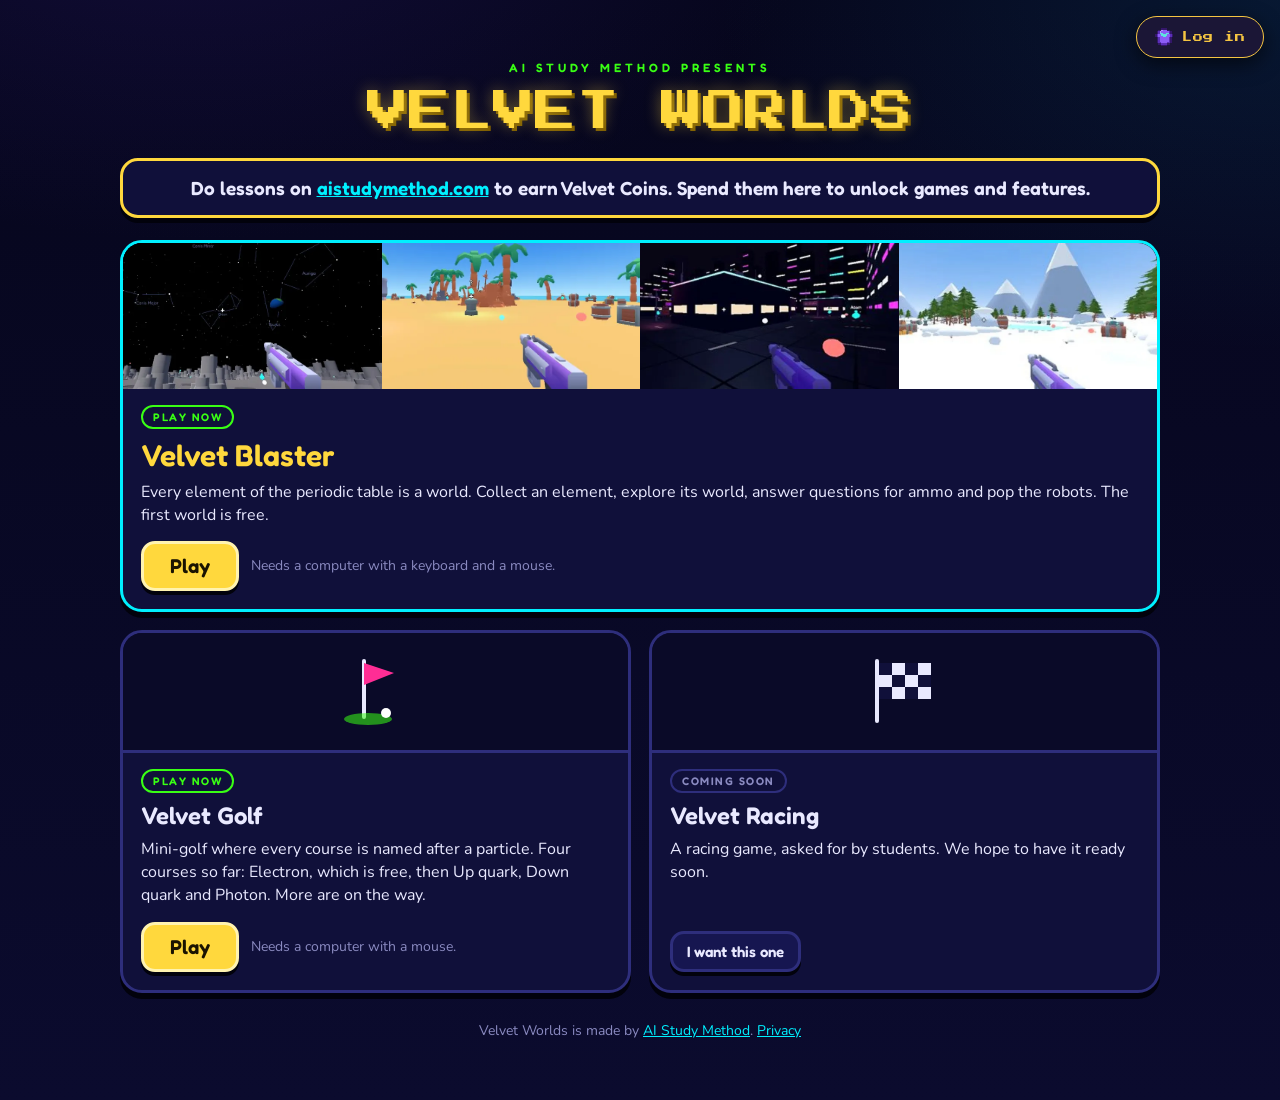
==== commit 1eaf969d: "Velvet Golf: Photon course (mirrors), nine holes" ====
--- a/index.html
+++ b/index.html
@@ -83,7 +83,7 @@
       <div class="txt">
         <span class="tag live">Play now</span>
         <h2>Velvet Golf</h2>
-        <p>Mini-golf where every course is named after a particle. Three courses so far: Electron, which is free, then Up quark and Down quark. More are on the way.</p>
+        <p>Mini-golf where every course is named after a particle. Four courses so far: Electron, which is free, then Up quark, Down quark and Photon. More are on the way.</p>
         <div class="row"><a class="go" id="playGolf" href="/golf/">Play</a><span class="soft">Needs a computer with a mouse.</span></div>
       </div>
     </article>
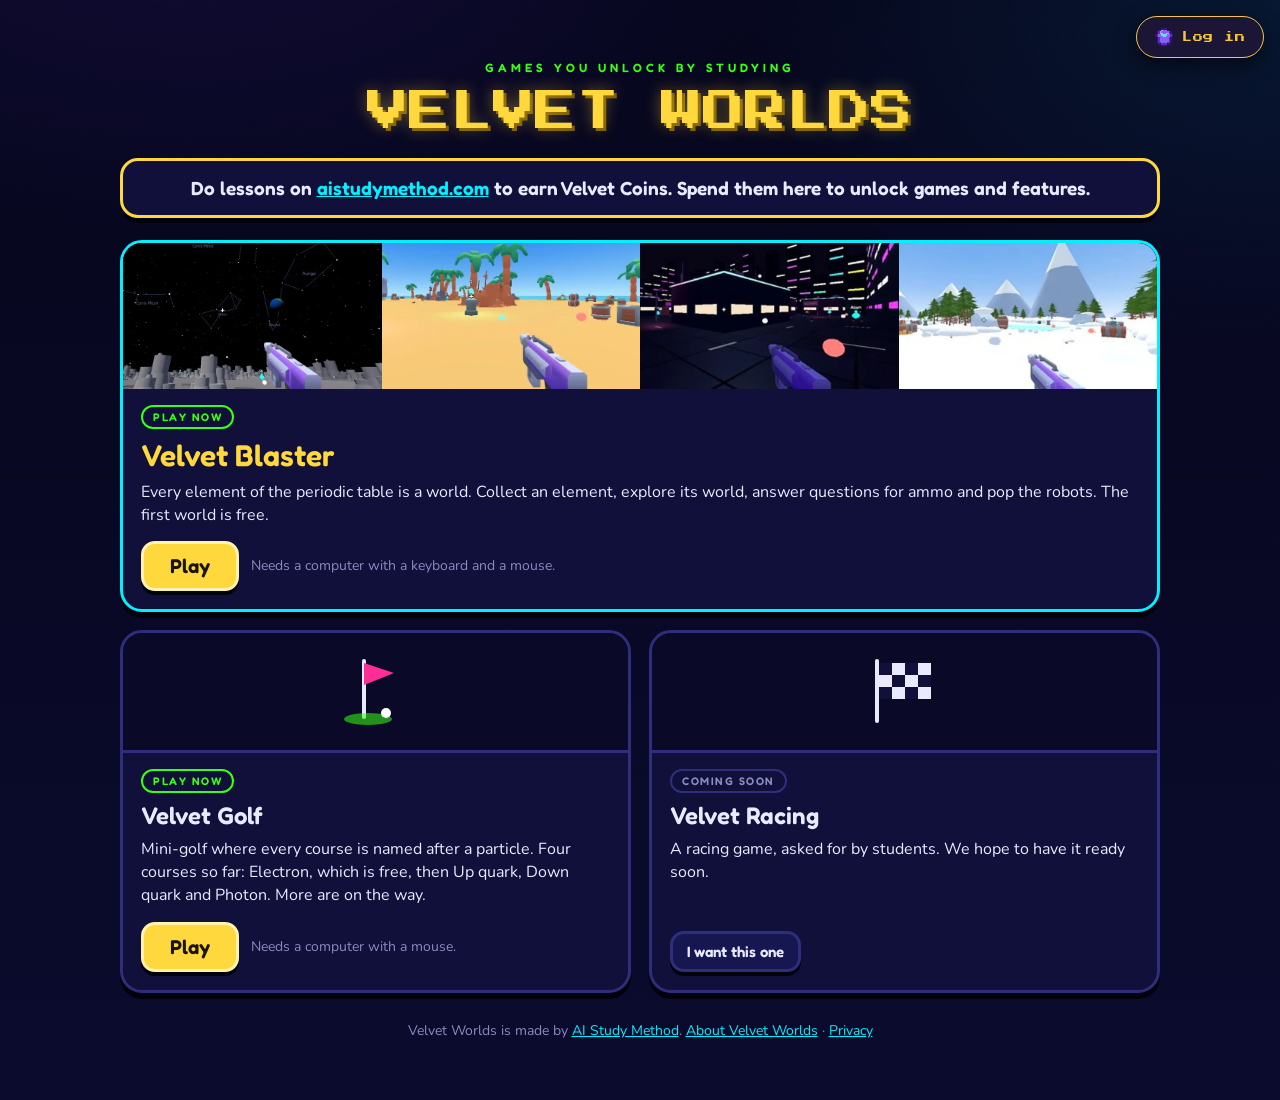
==== commit 817534f2: "SEO: landing text, about page, sitemap, link previews" ====
--- a/index.html
+++ b/index.html
@@ -3,14 +3,37 @@
 <head>
 <meta charset="UTF-8">
 <meta name="viewport" content="width=device-width, initial-scale=1.0">
-<title>Velvet Worlds: games you unlock by studying | AI Study Method</title>
-<meta name="description" content="Velvet Worlds is the home of the AI Study Method games. Do lessons on aistudymethod.com to earn Velvet Coins, then spend them here to unlock games and features.">
+<title>Velvet Worlds: science games you unlock by studying</title>
+<meta name="description" content="Browser games for science students. In Velvet Blaster every element of the periodic table is a 3D world; Velvet Golf is mini-golf through the Standard Model. Earn coins from lessons to unlock more.">
 <!-- velvetworlds.com: the hub that lists the game types (22 Nov 2026). Velvet Blaster is at /blaster/. This page belongs to this folder. -->
 <link rel="canonical" href="https://velvetworlds.com/">
 <link rel="icon" href="/favicon.svg" type="image/svg+xml">
+<meta property="og:type" content="website">
+<meta property="og:site_name" content="Velvet Worlds">
+<meta property="og:title" content="Velvet Worlds: science games you unlock by studying">
+<meta property="og:description" content="Browser games for science students. In Velvet Blaster every element of the periodic table is a 3D world; Velvet Golf is mini-golf through the Standard Model. Earn coins from lessons to unlock more.">
+<meta property="og:url" content="https://velvetworlds.com/">
+<meta property="og:image" content="https://velvetworlds.com/assets/og/velvet-worlds.jpg">
+<meta property="og:image:width" content="1200">
+<meta property="og:image:height" content="630">
+<meta property="og:image:alt" content="Velvet Worlds: four game worlds behind the title">
+<meta property="og:locale" content="en_GB">
+<meta name="twitter:card" content="summary_large_image">
+<meta name="twitter:title" content="Velvet Worlds: science games you unlock by studying">
+<meta name="twitter:description" content="Browser games for science students. In Velvet Blaster every element of the periodic table is a 3D world; Velvet Golf is mini-golf through the Standard Model. Earn coins from lessons to unlock more.">
+<meta name="twitter:image" content="https://velvetworlds.com/assets/og/velvet-worlds.jpg">
+<script type="application/ld+json">
+{
+  "@context": "https://schema.org",
+  "@type": "WebSite",
+  "name": "Velvet Worlds",
+  "url": "https://velvetworlds.com/",
+  "description": "Browser games for science students. In Velvet Blaster every element of the periodic table is a 3D world; Velvet Golf is mini-golf through the Standard Model. Earn coins from lessons to unlock more.",
+  "inLanguage": "en-GB"
+}
+</script>
 <link href="/fonts/lesson-fonts.css?v=20261116" rel="stylesheet">
-<link rel="preconnect" href="https://fonts.googleapis.com">
-<link href="https://fonts.googleapis.com/css2?family=Press+Start+2P&display=swap" rel="stylesheet">
+<link href="/assets/landing.css?v=20261124a" rel="stylesheet">
 <style>
   :root{--bg:#06061c;--bg2:#0b0b2e;--panel:#10103a;--panel2:#161650;--cyan:#00f0ff;--magenta:#ff2d95;--yellow:#ffd83d;--green:#39ff14;--text:#e9e9ff;--dim:#8a8ac0;--line:#2e2e7c;--drop:#02020c;
     --px:'Press Start 2P',monospace;--disp:'Fredoka','Trebuchet MS',sans-serif;--body:'Nunito',-apple-system,'Segoe UI',sans-serif}
@@ -61,7 +84,7 @@
 <body>
 <div class="wrap">
   <header class="marquee">
-    <div class="over">AI STUDY METHOD PRESENTS</div>
+    <div class="over">GAMES YOU UNLOCK BY STUDYING</div>
     <h1>VELVET WORLDS</h1>
   </header>
   <section class="deal" aria-label="How it works">
@@ -97,7 +120,7 @@
       </div>
     </article>
   </main>
-  <footer class="soft">Velvet Worlds is made by <a href="https://aistudymethod.com/">AI Study Method</a>. <a href="https://aistudymethod.com/privacy.html">Privacy</a></footer>
+  <footer class="soft">Velvet Worlds is made by <a href="https://aistudymethod.com/">AI Study Method</a>. <a href="/about/">About Velvet Worlds</a> &middot; <a href="https://aistudymethod.com/privacy.html">Privacy</a></footer>
 </div>
 <script>
 window.AISM_NO_SIGNUP_PROMPT = true; window.AISM_SITE = "https://aistudymethod.com";
--- a/assets/landing.css
+++ b/assets/landing.css
@@ -0,0 +1,20 @@
+/* velvetworlds.com: the text sections under each game (/blaster/, /golf/) and the /about/ page.
+   This file belongs to this folder (not copied from the AI Study Method site). */
+@font-face{font-family:'Press Start 2P';font-style:normal;font-weight:400;font-display:swap;src:url(/assets/fonts/PressStart2P.woff2) format('woff2')}
+.vw-about{max-width:1040px;margin:34px auto 0;background:#10103a;border:3px solid #2e2e7c;border-radius:22px;box-shadow:0 6px 0 #02020c;padding:22px 24px 24px;font-family:'Nunito',-apple-system,'Segoe UI',sans-serif;color:#e9e9ff;line-height:1.55}
+.vw-about h1,.vw-about h2,.vw-about h3{font-family:'Fredoka','Trebuchet MS',sans-serif;font-weight:600;line-height:1.25}
+.vw-about h1{font-size:30px;color:#ffd83d;margin:0 0 10px}
+.vw-about h2{font-size:24px;color:#ffd83d;margin:0 0 10px}
+.vw-about h3{font-size:19px;color:#00f0ff;margin:20px 0 6px}
+.vw-about p,.vw-about li{font-size:16px;margin:0 0 8px}
+.vw-about ol,.vw-about ul{padding-left:22px;margin:0 0 8px}
+.vw-about a{color:#00f0ff}
+.vw-about .lead{font-size:18px}
+.vw-about .soft{color:#8a8ac0;font-size:14px}
+body.vw-playing .vw-about,body.vg-playing .vw-about{display:none}
+/* the /about/ page */
+body.vw-page{margin:0;min-height:100vh;padding:16px 16px 60px;color:#e9e9ff;font-family:'Nunito',-apple-system,'Segoe UI',sans-serif;
+  background:radial-gradient(900px 500px at 15% -10%,#2a1a6e55,transparent 70%),radial-gradient(800px 500px at 100% 0%,#0b4a6e44,transparent 70%),linear-gradient(180deg,#06061c,#0b0b2e)}
+.vw-page .back{display:inline-block;margin:6px 0 0;color:#00f0ff;font-family:'Fredoka','Trebuchet MS',sans-serif;font-weight:600;text-decoration:none}
+.vw-page footer{text-align:center;margin-top:26px;color:#8a8ac0;font-size:14px}
+.vw-page footer a{color:#00f0ff}
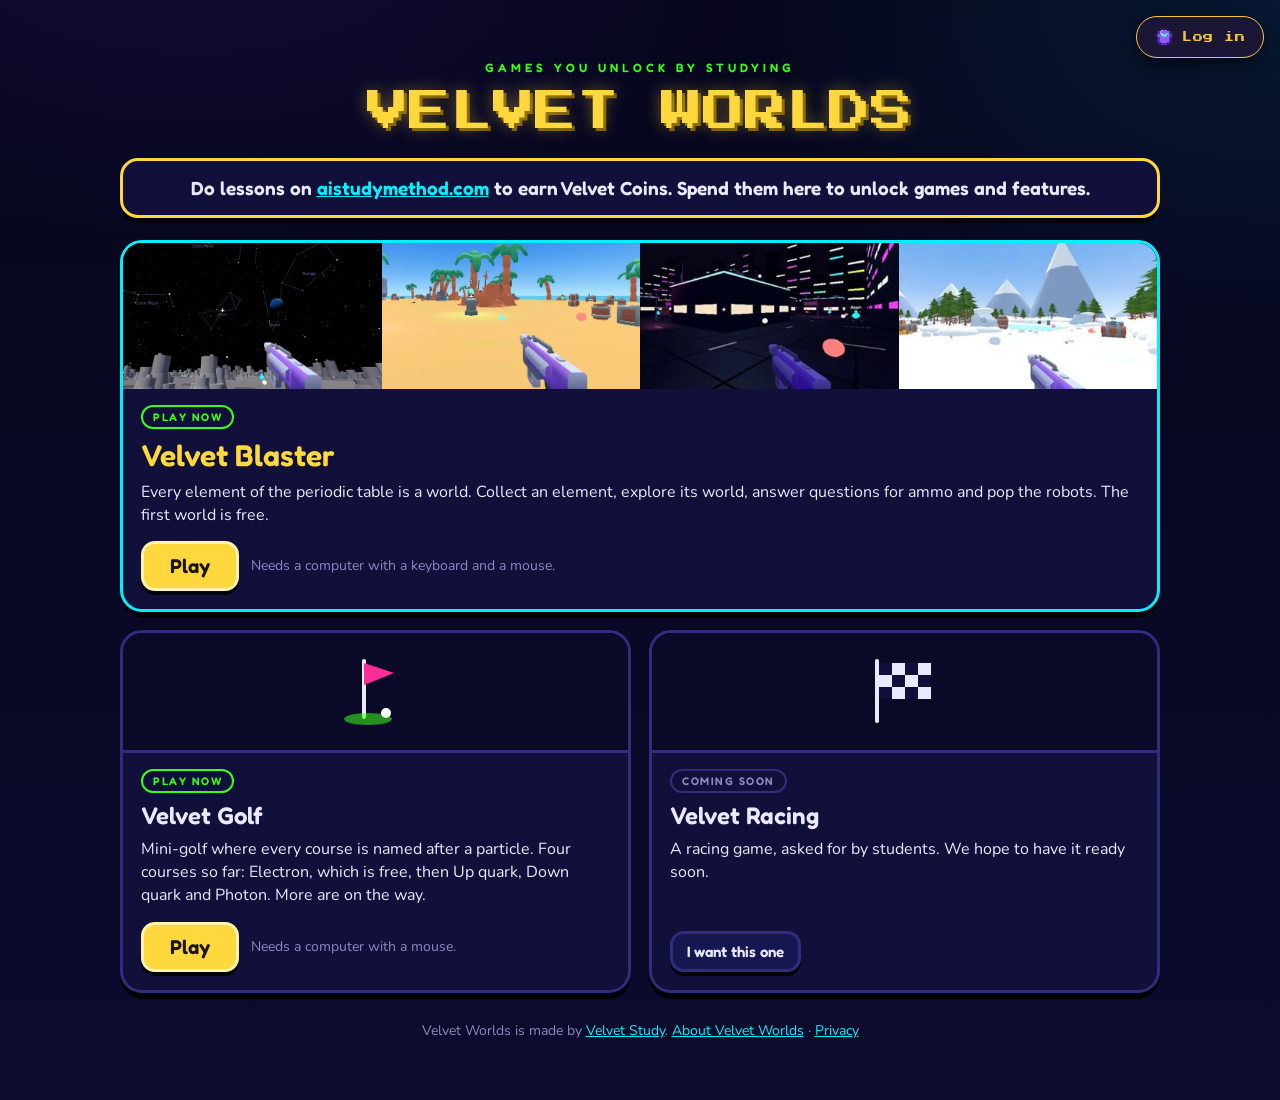
==== commit 05ad1f92: "Rename to Velvet Study, yellow V icon, share text says Velvet Worlds" ====
--- a/index.html
+++ b/index.html
@@ -120,7 +120,7 @@
       </div>
     </article>
   </main>
-  <footer class="soft">Velvet Worlds is made by <a href="https://aistudymethod.com/">AI Study Method</a>. <a href="/about/">About Velvet Worlds</a> &middot; <a href="https://aistudymethod.com/privacy.html">Privacy</a></footer>
+  <footer class="soft">Velvet Worlds is made by <a href="https://aistudymethod.com/">Velvet Study</a>. <a href="/about/">About Velvet Worlds</a> &middot; <a href="https://aistudymethod.com/privacy.html">Privacy</a></footer>
 </div>
 <script>
 window.AISM_NO_SIGNUP_PROMPT = true; window.AISM_SITE = "https://aistudymethod.com";
